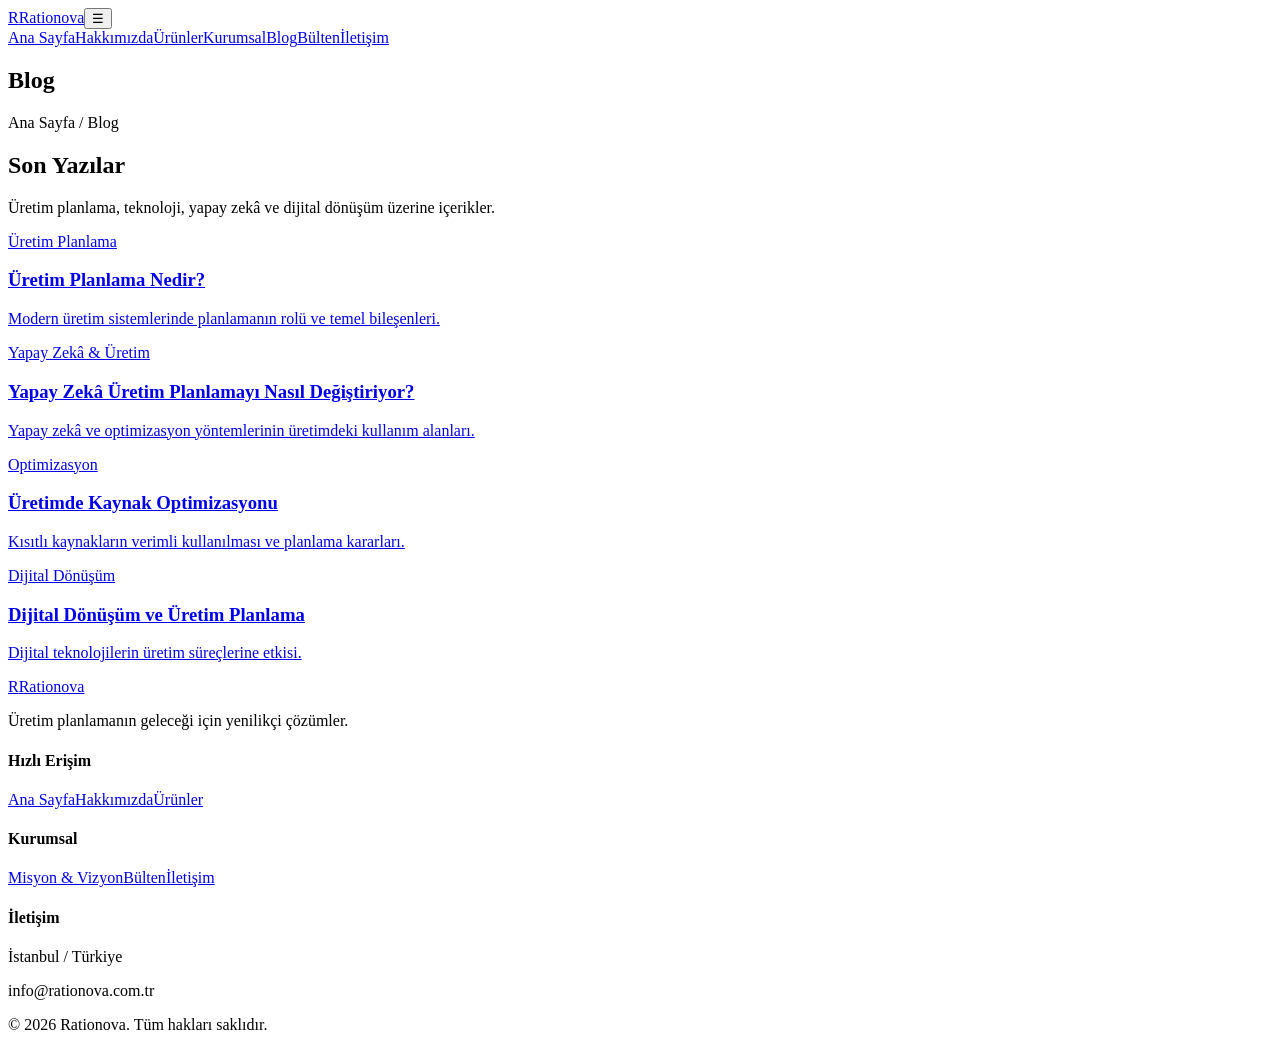
==== blog.html @ 95a991f1 "Add files via upload" ====
<!DOCTYPE html><html lang="tr"><head><meta charset="UTF-8"><meta name="viewport" content="width=device-width, initial-scale=1.0"><title>Blog | Rationova</title><link rel="stylesheet" href="css/style.css"></head><body>
<header class="site-header"><div class="container nav"><a class="logo" href="index.html"><span class="logo-mark">R</span>Rationova</a><button class="menu-toggle">☰</button><nav class="nav-links"><a href="index.html">Ana Sayfa</a><a href="hakkimizda.html">Hakkımızda</a><a href="urunler.html">Ürünler</a><a href="misyon-vizyon.html">Kurumsal</a><a class="active" href="blog.html">Blog</a><a href="bulten.html">Bülten</a><a class="nav-cta" href="iletisim.html">İletişim</a></nav></div></header>
<section class="page-hero"><div class="container"><h1>Blog</h1><p>Ana Sayfa / Blog</p></div></section>
<section class="section"><div class="container"><div class="section-heading"><h2>Son Yazılar</h2><p>Üretim planlama, teknoloji, yapay zekâ ve dijital dönüşüm üzerine içerikler.</p></div><div class="grid-3">
<a class="card article-card" href="#"><div class="article-image" style="background-image:url('https://images.unsplash.com/photo-1565793298595-6a879b1d9492?auto=format&fit=crop&w=900&q=80')"></div><div class="article-body"><span class="meta">Üretim Planlama</span><h3>Üretim Planlama Nedir?</h3><p>Modern üretim sistemlerinde planlamanın rolü ve temel bileşenleri.</p></div></a>
<a class="card article-card" href="#"><div class="article-image" style="background-image:url('https://images.unsplash.com/photo-1485827404703-89b55fcc595e?auto=format&fit=crop&w=900&q=80')"></div><div class="article-body"><span class="meta">Yapay Zekâ & Üretim</span><h3>Yapay Zekâ Üretim Planlamayı Nasıl Değiştiriyor?</h3><p>Yapay zekâ ve optimizasyon yöntemlerinin üretimdeki kullanım alanları.</p></div></a>
<a class="card article-card" href="#"><div class="article-image" style="background-image:url('https://images.unsplash.com/photo-1518770660439-4636190af475?auto=format&fit=crop&w=900&q=80')"></div><div class="article-body"><span class="meta">Optimizasyon</span><h3>Üretimde Kaynak Optimizasyonu</h3><p>Kısıtlı kaynakların verimli kullanılması ve planlama kararları.</p></div></a>
<a class="card article-card" href="#"><div class="article-image" style="background-image:url('https://images.unsplash.com/photo-1516321318423-f06f85e504b3?auto=format&fit=crop&w=900&q=80')"></div><div class="article-body"><span class="meta">Dijital Dönüşüm</span><h3>Dijital Dönüşüm ve Üretim Planlama</h3><p>Dijital teknolojilerin üretim süreçlerine etkisi.</p></div></a>
</div></div></section>
<footer class="site-footer"><div class="container"><div class="footer-grid"><div><a class="logo footer-logo" href="index.html"><span class="logo-mark">R</span>Rationova</a><p>Üretim planlamanın geleceği için yenilikçi çözümler.</p></div><div><h4>Hızlı Erişim</h4><a href="index.html">Ana Sayfa</a><a href="hakkimizda.html">Hakkımızda</a><a href="urunler.html">Ürünler</a></div><div><h4>Kurumsal</h4><a href="misyon-vizyon.html">Misyon & Vizyon</a><a href="bulten.html">Bülten</a><a href="iletisim.html">İletişim</a></div><div><h4>İletişim</h4><p>İstanbul / Türkiye</p><p>info@rationova.com.tr</p></div></div><div class="copyright">© 2026 Rationova. Tüm hakları saklıdır.</div></div></footer><script src="js/script.js"></script></body></html>
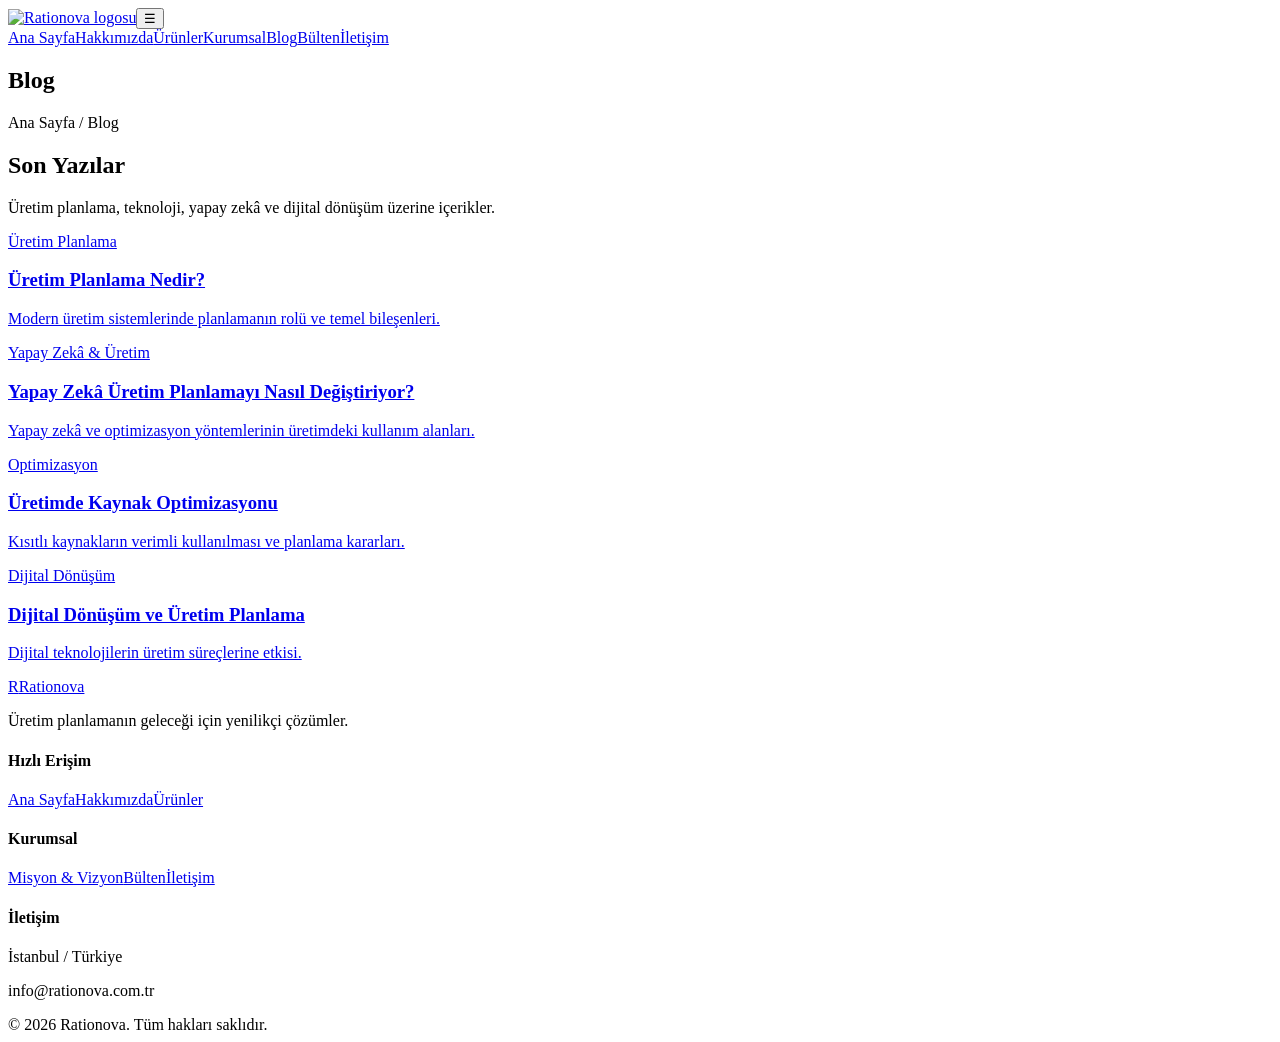
==== commit 5e11f2c0: "Add files via upload" ====
--- a/blog.html
+++ b/blog.html
@@ -1,10 +1,10 @@
 <!DOCTYPE html><html lang="tr"><head><meta charset="UTF-8"><meta name="viewport" content="width=device-width, initial-scale=1.0"><title>Blog | Rationova</title><link rel="stylesheet" href="css/style.css"></head><body>
-<header class="site-header"><div class="container nav"><a class="logo" href="index.html"><span class="logo-mark">R</span>Rationova</a><button class="menu-toggle">☰</button><nav class="nav-links"><a href="index.html">Ana Sayfa</a><a href="hakkimizda.html">Hakkımızda</a><a href="urunler.html">Ürünler</a><a href="misyon-vizyon.html">Kurumsal</a><a class="active" href="blog.html">Blog</a><a href="bulten.html">Bülten</a><a class="nav-cta" href="iletisim.html">İletişim</a></nav></div></header>
-<section class="page-hero"><div class="container"><h1>Blog</h1><p>Ana Sayfa / Blog</p></div></section>
+<header class="site-header"><div class="container nav"><a class="logo" href="index.html"><img src="images/logo.jpg" alt="Rationova logosu"></a><button class="menu-toggle" aria-label="Menüyü aç" aria-expanded="false">☰</button><nav class="nav-links"><a href="index.html">Ana Sayfa</a><a href="hakkimizda.html">Hakkımızda</a><a href="urunler.html">Ürünler</a><a href="misyon-vizyon.html">Kurumsal</a><a class="active" href="blog.html">Blog</a><a href="bulten.html">Bülten</a><a class="nav-cta" href="iletisim.html">İletişim</a></nav></div></header>
+<section class="page-hero blog-page-hero"><div class="container"><h1>Blog</h1><p>Ana Sayfa / Blog</p></div></section>
 <section class="section"><div class="container"><div class="section-heading"><h2>Son Yazılar</h2><p>Üretim planlama, teknoloji, yapay zekâ ve dijital dönüşüm üzerine içerikler.</p></div><div class="grid-3">
-<a class="card article-card" href="#"><div class="article-image" style="background-image:url('https://images.unsplash.com/photo-1565793298595-6a879b1d9492?auto=format&fit=crop&w=900&q=80')"></div><div class="article-body"><span class="meta">Üretim Planlama</span><h3>Üretim Planlama Nedir?</h3><p>Modern üretim sistemlerinde planlamanın rolü ve temel bileşenleri.</p></div></a>
-<a class="card article-card" href="#"><div class="article-image" style="background-image:url('https://images.unsplash.com/photo-1485827404703-89b55fcc595e?auto=format&fit=crop&w=900&q=80')"></div><div class="article-body"><span class="meta">Yapay Zekâ & Üretim</span><h3>Yapay Zekâ Üretim Planlamayı Nasıl Değiştiriyor?</h3><p>Yapay zekâ ve optimizasyon yöntemlerinin üretimdeki kullanım alanları.</p></div></a>
-<a class="card article-card" href="#"><div class="article-image" style="background-image:url('https://images.unsplash.com/photo-1518770660439-4636190af475?auto=format&fit=crop&w=900&q=80')"></div><div class="article-body"><span class="meta">Optimizasyon</span><h3>Üretimde Kaynak Optimizasyonu</h3><p>Kısıtlı kaynakların verimli kullanılması ve planlama kararları.</p></div></a>
-<a class="card article-card" href="#"><div class="article-image" style="background-image:url('https://images.unsplash.com/photo-1516321318423-f06f85e504b3?auto=format&fit=crop&w=900&q=80')"></div><div class="article-body"><span class="meta">Dijital Dönüşüm</span><h3>Dijital Dönüşüm ve Üretim Planlama</h3><p>Dijital teknolojilerin üretim süreçlerine etkisi.</p></div></a>
+<a class="card article-card" href="#"><div class="article-image blog-image"></div><div class="article-body"><span class="meta">Üretim Planlama</span><h3>Üretim Planlama Nedir?</h3><p>Modern üretim sistemlerinde planlamanın rolü ve temel bileşenleri.</p></div></a>
+<a class="card article-card" href="#"><div class="article-image product-image"></div><div class="article-body"><span class="meta">Yapay Zekâ & Üretim</span><h3>Yapay Zekâ Üretim Planlamayı Nasıl Değiştiriyor?</h3><p>Yapay zekâ ve optimizasyon yöntemlerinin üretimdeki kullanım alanları.</p></div></a>
+<a class="card article-card" href="#"><div class="article-image mission-image"></div><div class="article-body"><span class="meta">Optimizasyon</span><h3>Üretimde Kaynak Optimizasyonu</h3><p>Kısıtlı kaynakların verimli kullanılması ve planlama kararları.</p></div></a>
+<a class="card article-card" href="#"><div class="article-image about-image"></div><div class="article-body"><span class="meta">Dijital Dönüşüm</span><h3>Dijital Dönüşüm ve Üretim Planlama</h3><p>Dijital teknolojilerin üretim süreçlerine etkisi.</p></div></a>
 </div></div></section>
 <footer class="site-footer"><div class="container"><div class="footer-grid"><div><a class="logo footer-logo" href="index.html"><span class="logo-mark">R</span>Rationova</a><p>Üretim planlamanın geleceği için yenilikçi çözümler.</p></div><div><h4>Hızlı Erişim</h4><a href="index.html">Ana Sayfa</a><a href="hakkimizda.html">Hakkımızda</a><a href="urunler.html">Ürünler</a></div><div><h4>Kurumsal</h4><a href="misyon-vizyon.html">Misyon & Vizyon</a><a href="bulten.html">Bülten</a><a href="iletisim.html">İletişim</a></div><div><h4>İletişim</h4><p>İstanbul / Türkiye</p><p>info@rationova.com.tr</p></div></div><div class="copyright">© 2026 Rationova. Tüm hakları saklıdır.</div></div></footer><script src="js/script.js"></script></body></html>
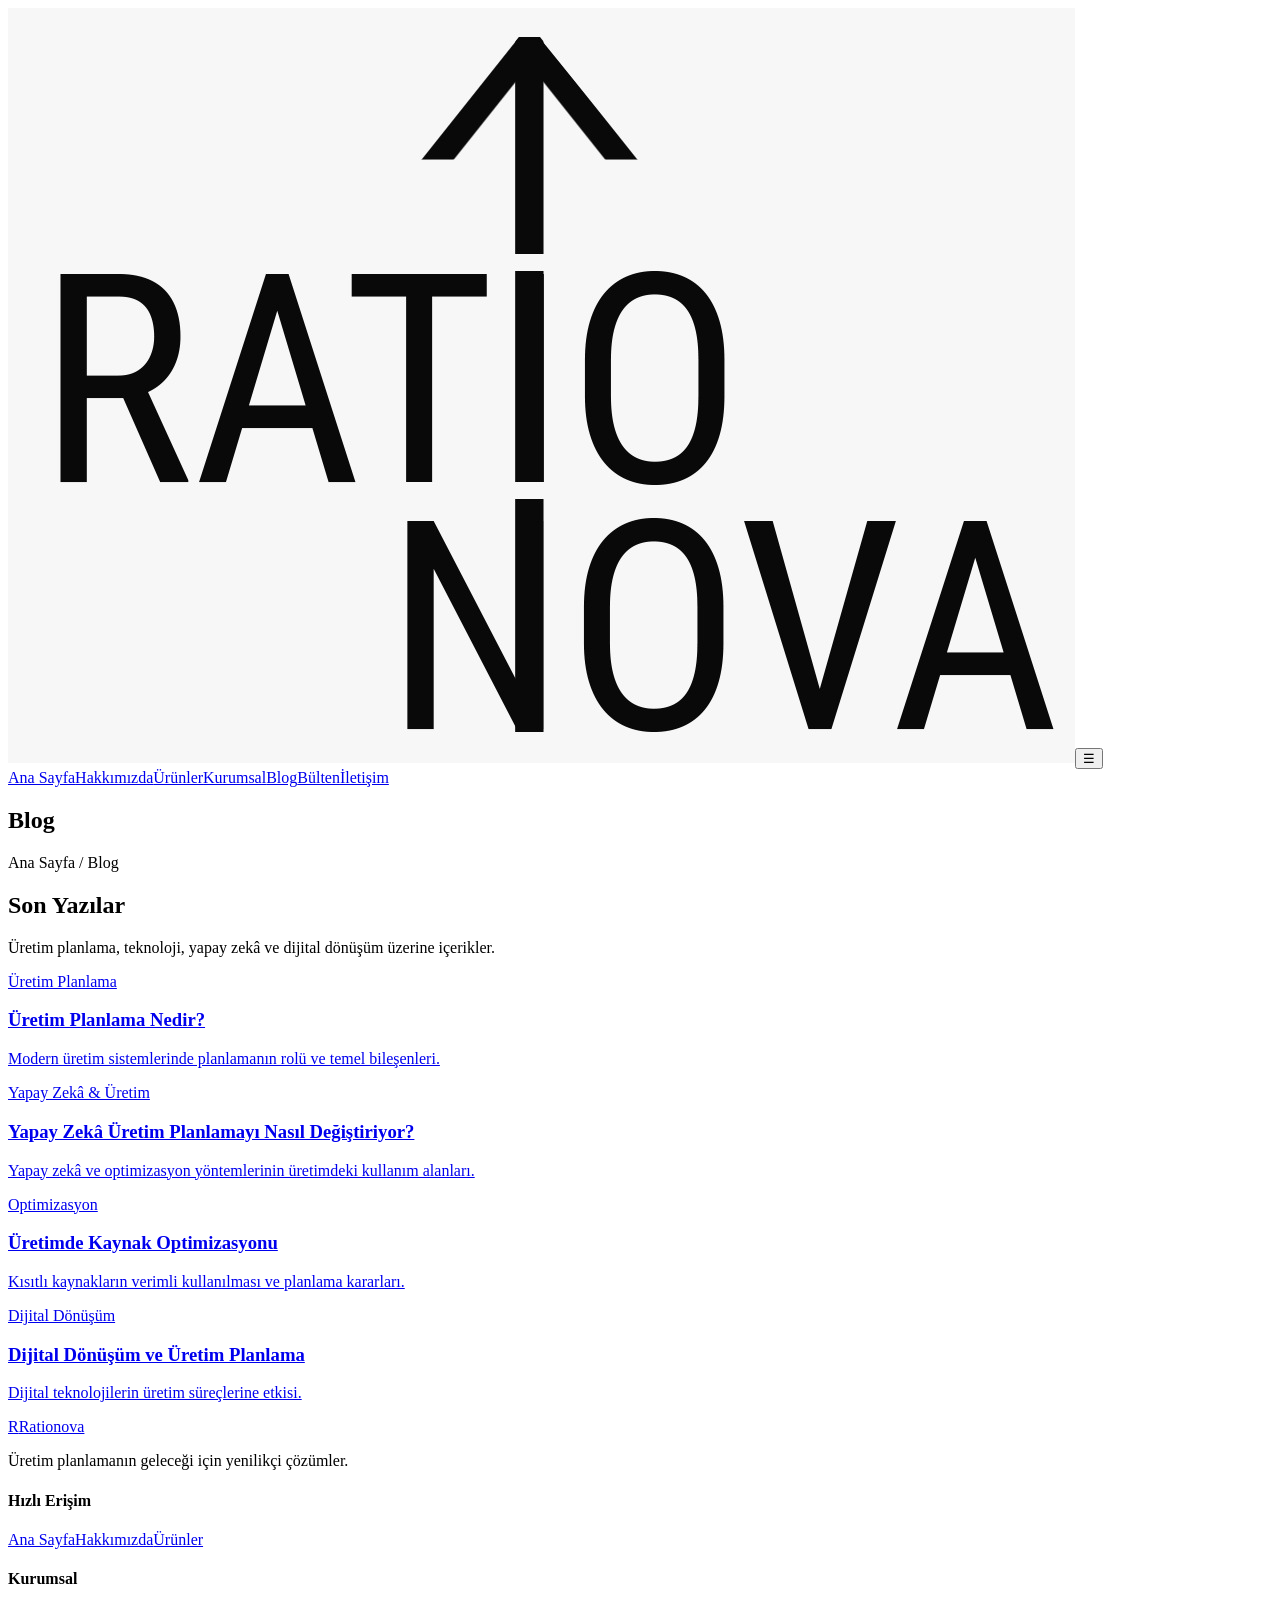
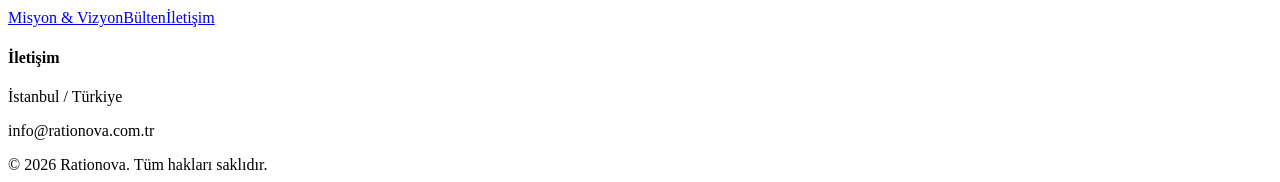
==== commit f6932b04: "Fix logo image source in blog header" ====
--- a/blog.html
+++ b/blog.html
@@ -1,5 +1,5 @@
 <!DOCTYPE html><html lang="tr"><head><meta charset="UTF-8"><meta name="viewport" content="width=device-width, initial-scale=1.0"><title>Blog | Rationova</title><link rel="stylesheet" href="css/style.css"></head><body>
-<header class="site-header"><div class="container nav"><a class="logo" href="index.html"><img src="images/logo.jpg" alt="Rationova logosu"></a><button class="menu-toggle" aria-label="Menüyü aç" aria-expanded="false">☰</button><nav class="nav-links"><a href="index.html">Ana Sayfa</a><a href="hakkimizda.html">Hakkımızda</a><a href="urunler.html">Ürünler</a><a href="misyon-vizyon.html">Kurumsal</a><a class="active" href="blog.html">Blog</a><a href="bulten.html">Bülten</a><a class="nav-cta" href="iletisim.html">İletişim</a></nav></div></header>
+<header class="site-header"><div class="container nav"><a class="logo" href="index.html"><img src="logo.jpg" alt="Rationova logosu"></a><button class="menu-toggle" aria-label="Menüyü aç" aria-expanded="false">☰</button><nav class="nav-links"><a href="index.html">Ana Sayfa</a><a href="hakkimizda.html">Hakkımızda</a><a href="urunler.html">Ürünler</a><a href="misyon-vizyon.html">Kurumsal</a><a class="active" href="blog.html">Blog</a><a href="bulten.html">Bülten</a><a class="nav-cta" href="iletisim.html">İletişim</a></nav></div></header>
 <section class="page-hero blog-page-hero"><div class="container"><h1>Blog</h1><p>Ana Sayfa / Blog</p></div></section>
 <section class="section"><div class="container"><div class="section-heading"><h2>Son Yazılar</h2><p>Üretim planlama, teknoloji, yapay zekâ ve dijital dönüşüm üzerine içerikler.</p></div><div class="grid-3">
 <a class="card article-card" href="#"><div class="article-image blog-image"></div><div class="article-body"><span class="meta">Üretim Planlama</span><h3>Üretim Planlama Nedir?</h3><p>Modern üretim sistemlerinde planlamanın rolü ve temel bileşenleri.</p></div></a>
@@ -7,4 +7,4 @@
 <a class="card article-card" href="#"><div class="article-image mission-image"></div><div class="article-body"><span class="meta">Optimizasyon</span><h3>Üretimde Kaynak Optimizasyonu</h3><p>Kısıtlı kaynakların verimli kullanılması ve planlama kararları.</p></div></a>
 <a class="card article-card" href="#"><div class="article-image about-image"></div><div class="article-body"><span class="meta">Dijital Dönüşüm</span><h3>Dijital Dönüşüm ve Üretim Planlama</h3><p>Dijital teknolojilerin üretim süreçlerine etkisi.</p></div></a>
 </div></div></section>
-<footer class="site-footer"><div class="container"><div class="footer-grid"><div><a class="logo footer-logo" href="index.html"><span class="logo-mark">R</span>Rationova</a><p>Üretim planlamanın geleceği için yenilikçi çözümler.</p></div><div><h4>Hızlı Erişim</h4><a href="index.html">Ana Sayfa</a><a href="hakkimizda.html">Hakkımızda</a><a href="urunler.html">Ürünler</a></div><div><h4>Kurumsal</h4><a href="misyon-vizyon.html">Misyon & Vizyon</a><a href="bulten.html">Bülten</a><a href="iletisim.html">İletişim</a></div><div><h4>İletişim</h4><p>İstanbul / Türkiye</p><p>info@rationova.com.tr</p></div></div><div class="copyright">© 2026 Rationova. Tüm hakları saklıdır.</div></div></footer><script src="js/script.js"></script></body></html>+<footer class="site-footer"><div class="container"><div class="footer-grid"><div><a class="logo footer-logo" href="index.html"><span class="logo-mark">R</span>Rationova</a><p>Üretim planlamanın geleceği için yenilikçi çözümler.</p></div><div><h4>Hızlı Erişim</h4><a href="index.html">Ana Sayfa</a><a href="hakkimizda.html">Hakkımızda</a><a href="urunler.html">Ürünler</a></div><div><h4>Kurumsal</h4><a href="misyon-vizyon.html">Misyon & Vizyon</a><a href="bulten.html">Bülten</a><a href="iletisim.html">İletişim</a></div><div><h4>İletişim</h4><p>İstanbul / Türkiye</p><p>info@rationova.com.tr</p></div></div><div class="copyright">© 2026 Rationova. Tüm hakları saklıdır.</div></div></footer><script src="js/script.js"></script></body></html>
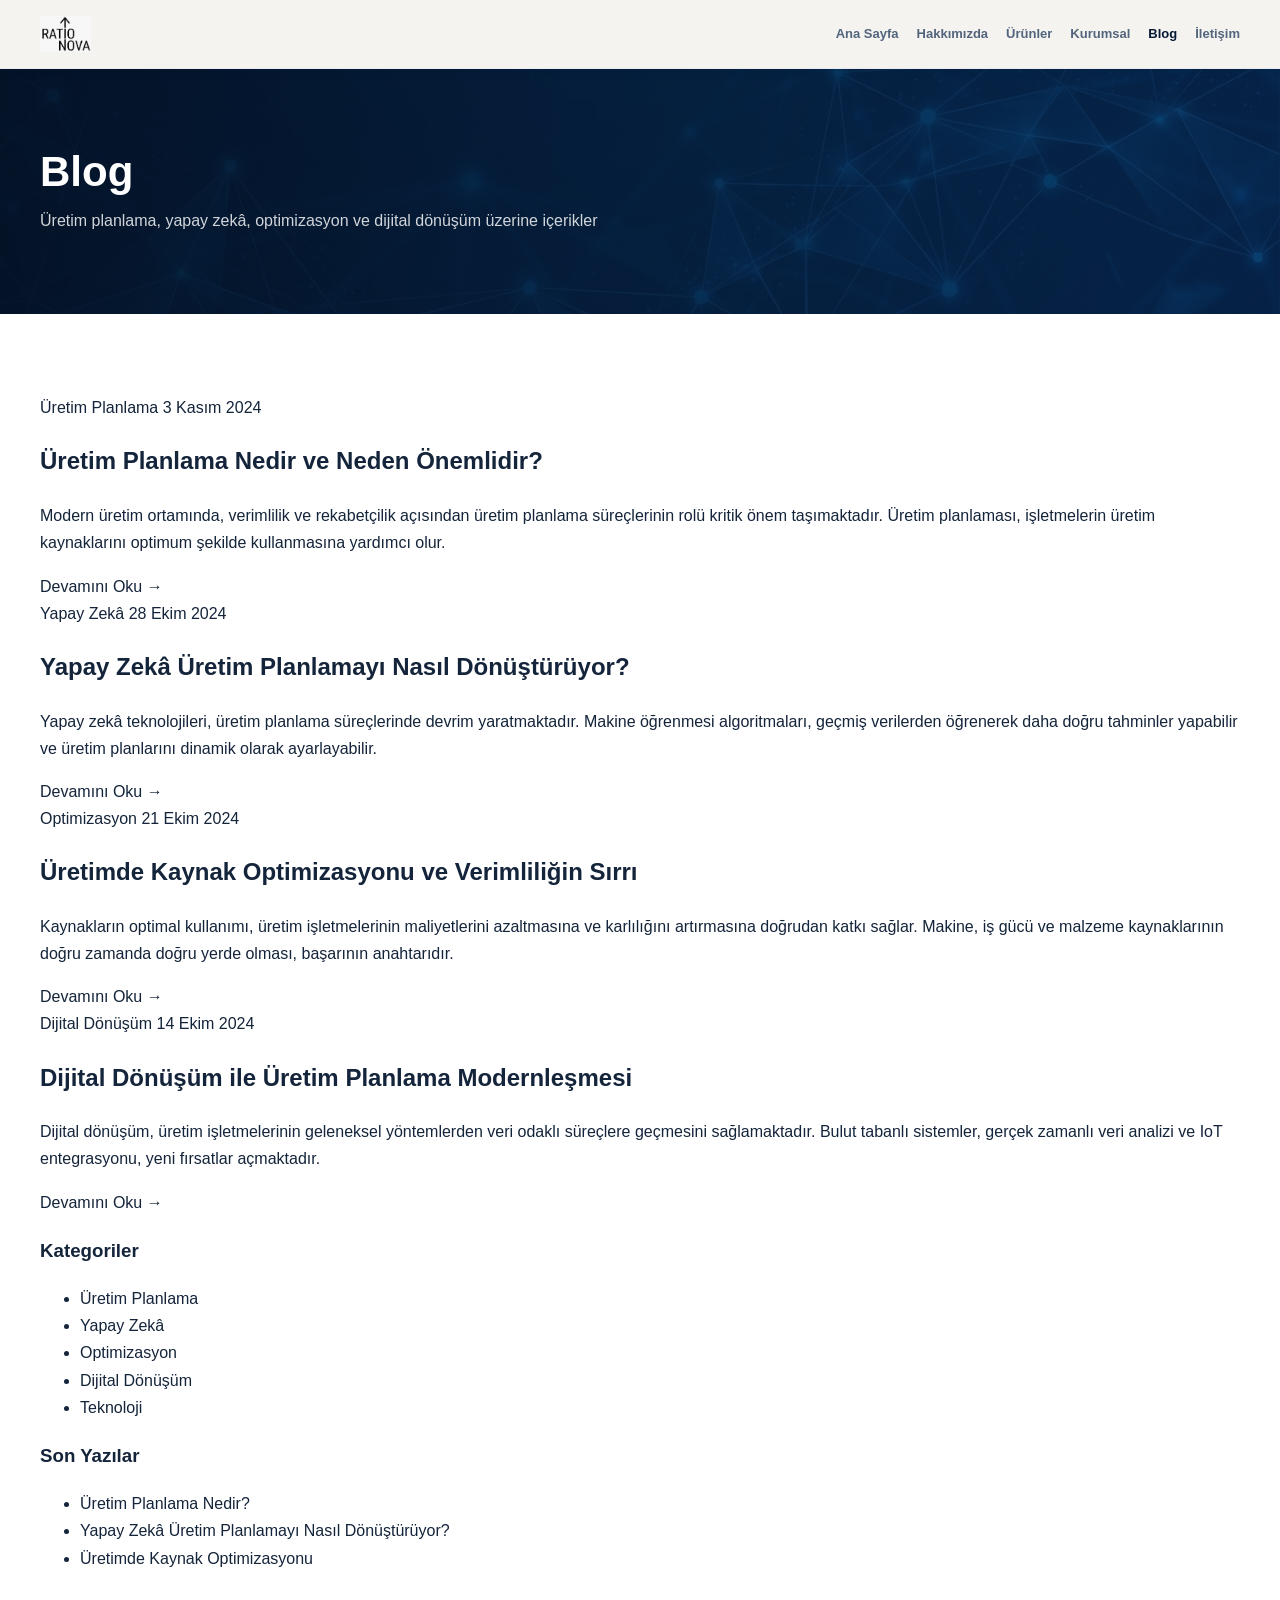
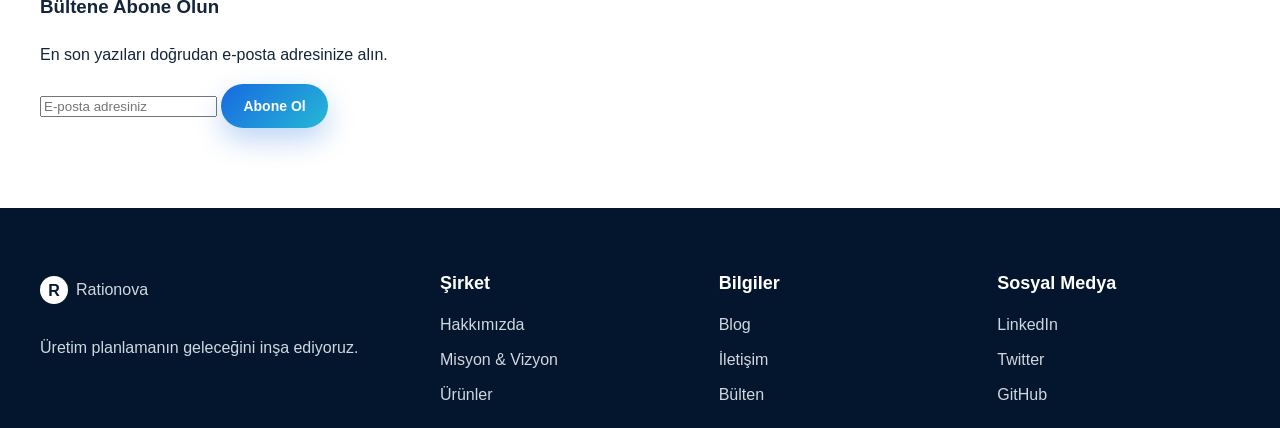
==== commit b661c2d5: "Enhance blog page with professional design and better structure" ====
--- a/blog.html
+++ b/blog.html
@@ -1,10 +1,159 @@
-<!DOCTYPE html><html lang="tr"><head><meta charset="UTF-8"><meta name="viewport" content="width=device-width, initial-scale=1.0"><title>Blog | Rationova</title><link rel="stylesheet" href="css/style.css"></head><body>
-<header class="site-header"><div class="container nav"><a class="logo" href="index.html"><img src="logo.jpg" alt="Rationova logosu"></a><button class="menu-toggle" aria-label="Menüyü aç" aria-expanded="false">☰</button><nav class="nav-links"><a href="index.html">Ana Sayfa</a><a href="hakkimizda.html">Hakkımızda</a><a href="urunler.html">Ürünler</a><a href="misyon-vizyon.html">Kurumsal</a><a class="active" href="blog.html">Blog</a><a href="bulten.html">Bülten</a><a class="nav-cta" href="iletisim.html">İletişim</a></nav></div></header>
-<section class="page-hero blog-page-hero"><div class="container"><h1>Blog</h1><p>Ana Sayfa / Blog</p></div></section>
-<section class="section"><div class="container"><div class="section-heading"><h2>Son Yazılar</h2><p>Üretim planlama, teknoloji, yapay zekâ ve dijital dönüşüm üzerine içerikler.</p></div><div class="grid-3">
-<a class="card article-card" href="#"><div class="article-image blog-image"></div><div class="article-body"><span class="meta">Üretim Planlama</span><h3>Üretim Planlama Nedir?</h3><p>Modern üretim sistemlerinde planlamanın rolü ve temel bileşenleri.</p></div></a>
-<a class="card article-card" href="#"><div class="article-image product-image"></div><div class="article-body"><span class="meta">Yapay Zekâ & Üretim</span><h3>Yapay Zekâ Üretim Planlamayı Nasıl Değiştiriyor?</h3><p>Yapay zekâ ve optimizasyon yöntemlerinin üretimdeki kullanım alanları.</p></div></a>
-<a class="card article-card" href="#"><div class="article-image mission-image"></div><div class="article-body"><span class="meta">Optimizasyon</span><h3>Üretimde Kaynak Optimizasyonu</h3><p>Kısıtlı kaynakların verimli kullanılması ve planlama kararları.</p></div></a>
-<a class="card article-card" href="#"><div class="article-image about-image"></div><div class="article-body"><span class="meta">Dijital Dönüşüm</span><h3>Dijital Dönüşüm ve Üretim Planlama</h3><p>Dijital teknolojilerin üretim süreçlerine etkisi.</p></div></a>
-</div></div></section>
-<footer class="site-footer"><div class="container"><div class="footer-grid"><div><a class="logo footer-logo" href="index.html"><span class="logo-mark">R</span>Rationova</a><p>Üretim planlamanın geleceği için yenilikçi çözümler.</p></div><div><h4>Hızlı Erişim</h4><a href="index.html">Ana Sayfa</a><a href="hakkimizda.html">Hakkımızda</a><a href="urunler.html">Ürünler</a></div><div><h4>Kurumsal</h4><a href="misyon-vizyon.html">Misyon & Vizyon</a><a href="bulten.html">Bülten</a><a href="iletisim.html">İletişim</a></div><div><h4>İletişim</h4><p>İstanbul / Türkiye</p><p>info@rationova.com.tr</p></div></div><div class="copyright">© 2026 Rationova. Tüm hakları saklıdır.</div></div></footer><script src="js/script.js"></script></body></html>
+<!DOCTYPE html>
+<html lang="tr">
+<head>
+  <meta charset="UTF-8">
+  <meta name="viewport" content="width=device-width, initial-scale=1.0">
+  <meta name="description" content="Rationova Blog - Üretim Planlama, Yapay Zekâ ve Dijital Dönüşüm">
+  <title>Blog | Rationova</title>
+  <link rel="stylesheet" href="style.css">
+</head>
+<body>
+  <header class="site-header">
+    <div class="container nav">
+      <a class="logo" href="index.html" aria-label="Rationova ana sayfa">
+        <img src="logo.jpg" alt="Rationova logosu">
+      </a>
+      <button class="menu-toggle" aria-label="Menüyü aç">☰</button>
+      <nav class="nav-links">
+        <a href="index.html">Ana Sayfa</a>
+        <a href="hakkimizda.html">Hakkımızda</a>
+        <a href="urunler.html">Ürünler</a>
+        <a href="misyon-vizyon.html">Kurumsal</a>
+        <a class="active" href="blog.html">Blog</a>
+        <a href="iletisim.html">İletişim</a>
+      </nav>
+    </div>
+  </header>
+
+  <section class="page-hero blog-page-hero">
+    <div class="container">
+      <div class="hero-text">
+        <h1>Blog</h1>
+        <p>Üretim planlama, yapay zekâ, optimizasyon ve dijital dönüşüm üzerine içerikler</p>
+      </div>
+    </div>
+  </section>
+
+  <section class="section">
+    <div class="container">
+      <div class="blog-container">
+        <div class="blog-posts">
+          <article class="blog-post featured">
+            <div class="blog-image" style="background-image: url('blog.jpg')"></div>
+            <div class="blog-content">
+              <div class="blog-meta">
+                <span class="category">Üretim Planlama</span>
+                <span class="date">3 Kasım 2024</span>
+              </div>
+              <h2>Üretim Planlama Nedir ve Neden Önemlidir?</h2>
+              <p>Modern üretim ortamında, verimlilik ve rekabetçilik açısından üretim planlama süreçlerinin rolü kritik önem taşımaktadır. Üretim planlaması, işletmelerin üretim kaynaklarını optimum şekilde kullanmasına yardımcı olur.</p>
+              <a href="#" class="read-more">Devamını Oku →</a>
+            </div>
+          </article>
+
+          <article class="blog-post">
+            <div class="blog-image" style="background-image: url('urun.jpg')"></div>
+            <div class="blog-content">
+              <div class="blog-meta">
+                <span class="category">Yapay Zekâ</span>
+                <span class="date">28 Ekim 2024</span>
+              </div>
+              <h2>Yapay Zekâ Üretim Planlamayı Nasıl Dönüştürüyor?</h2>
+              <p>Yapay zekâ teknolojileri, üretim planlama süreçlerinde devrim yaratmaktadır. Makine öğrenmesi algoritmaları, geçmiş verilerden öğrenerek daha doğru tahminler yapabilir ve üretim planlarını dinamik olarak ayarlayabilir.</p>
+              <a href="#" class="read-more">Devamını Oku →</a>
+            </div>
+          </article>
+
+          <article class="blog-post">
+            <div class="blog-image" style="background-image: url('misyon-vizyon.jpg')"></div>
+            <div class="blog-content">
+              <div class="blog-meta">
+                <span class="category">Optimizasyon</span>
+                <span class="date">21 Ekim 2024</span>
+              </div>
+              <h2>Üretimde Kaynak Optimizasyonu ve Verimliliğin Sırrı</h2>
+              <p>Kaynakların optimal kullanımı, üretim işletmelerinin maliyetlerini azaltmasına ve karlılığını artırmasına doğrudan katkı sağlar. Makine, iş gücü ve malzeme kaynaklarının doğru zamanda doğru yerde olması, başarının anahtarıdır.</p>
+              <a href="#" class="read-more">Devamını Oku →</a>
+            </div>
+          </article>
+
+          <article class="blog-post">
+            <div class="blog-image" style="background-image: url('ana-sayfa.jpg')"></div>
+            <div class="blog-content">
+              <div class="blog-meta">
+                <span class="category">Dijital Dönüşüm</span>
+                <span class="date">14 Ekim 2024</span>
+              </div>
+              <h2>Dijital Dönüşüm ile Üretim Planlama Modernleşmesi</h2>
+              <p>Dijital dönüşüm, üretim işletmelerinin geleneksel yöntemlerden veri odaklı süreçlere geçmesini sağlamaktadır. Bulut tabanlı sistemler, gerçek zamanlı veri analizi ve IoT entegrasyonu, yeni fırsatlar açmaktadır.</p>
+              <a href="#" class="read-more">Devamını Oku →</a>
+            </div>
+          </article>
+        </div>
+
+        <aside class="blog-sidebar">
+          <div class="sidebar-widget">
+            <h3>Kategoriler</h3>
+            <ul class="category-list">
+              <li><a href="#">Üretim Planlama</a></li>
+              <li><a href="#">Yapay Zekâ</a></li>
+              <li><a href="#">Optimizasyon</a></li>
+              <li><a href="#">Dijital Dönüşüm</a></li>
+              <li><a href="#">Teknoloji</a></li>
+            </ul>
+          </div>
+
+          <div class="sidebar-widget">
+            <h3>Son Yazılar</h3>
+            <ul class="recent-posts">
+              <li><a href="#">Üretim Planlama Nedir?</a></li>
+              <li><a href="#">Yapay Zekâ Üretim Planlamayı Nasıl Dönüştürüyor?</a></li>
+              <li><a href="#">Üretimde Kaynak Optimizasyonu</a></li>
+            </ul>
+          </div>
+
+          <div class="sidebar-widget newsletter-widget">
+            <h3>Bültene Abone Olun</h3>
+            <p>En son yazıları doğrudan e-posta adresinize alın.</p>
+            <form class="newsletter-form-small">
+              <input type="email" placeholder="E-posta adresiniz" required>
+              <button type="submit" class="btn btn-primary">Abone Ol</button>
+            </form>
+          </div>
+        </aside>
+      </div>
+    </div>
+  </section>
+
+  <footer class="site-footer">
+    <div class="container">
+      <div class="footer-grid">
+        <div>
+          <a class="logo footer-logo" href="index.html"><span class="logo-mark">R</span>Rationova</a>
+          <p>Üretim planlamanın geleceğini inşa ediyoruz.</p>
+        </div>
+        <div>
+          <h4>Şirket</h4>
+          <a href="hakkimizda.html">Hakkımızda</a>
+          <a href="misyon-vizyon.html">Misyon & Vizyon</a>
+          <a href="urunler.html">Ürünler</a>
+        </div>
+        <div>
+          <h4>Bilgiler</h4>
+          <a href="blog.html">Blog</a>
+          <a href="iletisim.html">İletişim</a>
+          <a href="bulten.html">Bülten</a>
+        </div>
+        <div>
+          <h4>Sosyal Medya</h4>
+          <a href="#">LinkedIn</a>
+          <a href="#">Twitter</a>
+          <a href="#">GitHub</a>
+        </div>
+      </div>
+    </div>
+  </footer>
+
+  <script src="script.js"></script>
+</body>
+</html>
--- a/style.css
+++ b/style.css
@@ -0,0 +1,73 @@
+@import url('https://fonts.googleapis.com/css2?family=DM+Sans:wght@400;500;600;700&family=Manrope:wght@500;600;700;800&display=swap');
+
+:root{
+  --navy:#061a35;--navy-2:#0b2d59;--blue:#1769e0;--cyan:#25b9d6;--ice:#eef6ff;
+  --text:#14243a;--muted:#66768c;--white:#fff;--bg:#f7faff;--border:#dfe8f3;
+  --shadow:0 20px 55px rgba(9,39,78,.10);--shadow-sm:0 10px 28px rgba(9,39,78,.07);--radius:22px;
+}
+
+*{box-sizing:border-box}
+html{scroll-behavior:smooth;font-size:16px}
+body{margin:0;font-family:'DM Sans',Arial,sans-serif;color:var(--text);background:#fff;line-height:1.7;overflow-x:hidden}a{color:inherit;text-decoration:none}button{border:none;cursor:pointer;font-family:inherit}img{max-width:100%;display:block}
+
+.container{width:min(100% - 48px, 1200px);margin:0 auto}
+.site-header{
+  position:sticky;top:0;z-index:1000;
+  background:rgba(245,243,240,.96);
+  border-bottom:1px solid rgba(223,232,243,.6);
+  backdrop-filter:blur(12px);
+  box-shadow:0 2px 12px rgba(0,0,0,.04);
+}
+
+.nav{
+  min-height:68px;
+  display:flex;
+  align-items:center;
+  justify-content:space-between;
+  gap:16px;
+}
+
+.logo{
+  display:flex;
+  align-items:center;
+  justify-content:center;
+  flex-shrink:0;
+  min-width:0;
+  height:40px;
+}
+
+.logo img{
+  width:auto;
+  height:36px;
+  max-width:72px;
+  max-height:36px;
+  object-fit:contain;
+  display:block;
+}
+
+.menu-toggle{display:none;width:40px;height:40px;border-radius:6px;background:var(--ice);color:var(--navy);font-size:20px;transition:.3s;flex-shrink:0}.menu-toggle:hover{background:var(--border)}
+.nav-links{display:flex;align-items:center;gap:18px;font-size:13px;font-weight:600;flex-wrap:nowrap}.nav-links a{color:#53657c;transition:.25s;white-space:nowrap}.nav-links a:hover,.nav-links a.active{color:var(--navy)}
+.hero{position:relative;min-height:500px;display:flex;align-items:center;overflow:hidden;color:#fff;background:linear-gradient(90deg,rgba(4,19,39,.92) 0%,rgba(6,28,56,.78) 44%,rgba(6,28,56,.35) 100%),url('ana-sayfa.jpg') center/cover no-repeat}
+
+.section{padding:80px 0}.section-light{background:var(--bg)}.section-heading{max-width:730px;margin-bottom:40px}.section-heading.center{margin-left:auto;margin-right:auto;text-align:center}.section-heading h2{margin:0 0 12px;font-size:36px;line-height:1.2;color:var(--navy)}.section-heading p{margin:0;color:var(--muted)}
+.grid-2{display:grid;grid-template-columns:1fr 1fr;gap:50px;align-items:center}.grid-3{display:grid;grid-template-columns:repeat(3,1fr);gap:28px}.grid-4{display:grid;grid-template-columns:repeat(4,1fr);gap:24px}
+.card{padding:24px;background:#fff;border:1px solid var(--border);border-radius:var(--radius);box-shadow:var(--shadow-sm);transition:.3s}.card:hover{transform:translateY(-4px);box-shadow:var(--shadow)}
+.hero-content{position:relative;z-index:1;max-width:600px;padding:80px 0}
+.eyebrow{display:inline-block;padding:6px 12px;border:1px solid rgba(255,255,255,.2);border-radius:100px;background:rgba(255,255,255,.06);font-size:12px;letter-spacing:.08em;text-transform:uppercase;font-weight:700;backdrop-filter:blur(6px)}
+.hero-content h1{margin:18px 0 18px;font-size:52px;line-height:1.08;font-weight:800;letter-spacing:-.05em}.hero-content h1 span{color:#6ecdf5}.hero-content p{margin:0 0 28px;font-size:18px;color:rgba(255,255,255,.88)}
+.actions{display:flex;flex-wrap:wrap;gap:16px}.btn{display:inline-flex;align-items:center;justify-content:center;padding:14px 22px;border-radius:999px;font-weight:700;transition:.25s;font-size:14px}.btn-primary{background:linear-gradient(135deg,#1769e0,#25b9d6);color:#fff;box-shadow:0 12px 28px rgba(23,105,224,.28)}.btn-primary:hover{transform:translateY(-1px)}.btn-secondary{background:rgba(255,255,255,.10);border:1px solid rgba(255,255,255,.18);color:#fff}.btn-secondary:hover{background:rgba(255,255,255,.16)}
+.icon{font-size:28px;color:var(--blue);margin-bottom:14px}
+.card h3{margin:0 0 10px;font-size:20px;color:var(--navy)}.card p{margin:0;color:var(--muted)}
+.image-panel{position:relative;min-height:380px;border-radius:20px;background:linear-gradient(180deg,transparent,rgba(6,26,53,.20)),url('hakkimizda.jpg') center/cover;box-shadow:var(--shadow)}
+.about-image{background-image:linear-gradient(180deg,transparent,rgba(6,26,53,.16)),url('hakkimizda.jpg')}
+.page-hero{position:relative;overflow:hidden;padding:80px 0;color:#fff;background:linear-gradient(100deg,rgba(4,19,39,.92),rgba(8,45,87,.70)),url('ana-sayfa.jpg') center/cover;background-size:cover}.page-hero .container{position:relative;z-index:1}.page-hero h1{font-size:42px;line-height:1.1;margin:0 0 12px}.page-hero p{margin:0;color:rgba(255,255,255,.82)}
+.product-feature{padding:40px;border-radius:20px;color:#fff;background:radial-gradient(circle at 85% 15%,rgba(37,185,214,.18),transparent 30%),linear-gradient(135deg,#061a35,#0d4b8f);box-shadow:var(--shadow)}
+.article-card{overflow:hidden;padding:0}.article-image{height:200px;background-size:cover;background-position:center;transition:.4s}.article-card:hover .article-image{transform:scale(1.03)}.article-body{padding:22px 22px 24px}.meta{display:inline-block;margin-bottom:10px;color:var(--blue);font-size:12px;font-weight:700;text-transform:uppercase;letter-spacing:.08em}.article-body h3{margin:0 0 12px;font-size:22px}.article-body p{margin:0;color:var(--muted)}
+.blog-image{background-image:linear-gradient(180deg,rgba(6,26,53,.08),rgba(6,26,53,.12)),url('ana-sayfa.jpg')}.product-image{background-image:linear-gradient(180deg,rgba(6,26,53,.06),rgba(6,26,53,.14)),url('urun.jpg')}.mission-image{background-image:linear-gradient(180deg,rgba(4,19,39,.06),rgba(4,19,39,.16)),url('misyon-vizyon.jpg')}
+.newsletter{position:relative;overflow:hidden;padding:48px;border-radius:20px;color:#fff;background:radial-gradient(circle at 90% 0,rgba(37,185,214,.25),transparent 30%),linear-gradient(135deg,var(--navy),var(--navy-2));box-shadow:var(--shadow)}.newsletter h2{margin:0 0 12px;font-size:32px}.newsletter p{margin:0 0 18px;color:rgba(255,255,255,.86)}.newsletter-form{display:flex;gap:12px;max-width:520px}.newsletter-form input{flex:1;padding:14px 16px;border:none;border-radius:12px;font:inherit}.newsletter-form button{white-space:nowrap}
+.site-footer{padding:60px 0 20px;color:#b8c8da;background:#04162d}.footer-grid{display:grid;grid-template-columns:1.5fr 1fr 1fr 1fr;gap:36px}.footer-logo{color:#fff}.site-footer h4{margin:0 0 12px;color:#fff;font-size:18px}.site-footer a{display:block;color:#d1d7e0;margin:8px 0 0}.site-footer p{margin-top:18px;color:#d1d7e0}.logo-mark{display:inline-flex;align-items:center;justify-content:center;width:28px;height:28px;border-radius:50%;background:#fff;color:var(--navy);font-weight:800;margin-right:8px}
+.about-page-hero{background-image:linear-gradient(100deg,rgba(4,19,39,.88),rgba(8,45,87,.60)),url('hakkimizda.jpg')}.mission-page-hero{background-image:linear-gradient(100deg,rgba(4,19,39,.88),rgba(8,45,87,.60)),url('misyon-vizyon.jpg')}.contact-page-hero{background-image:linear-gradient(100deg,rgba(4,19,39,.88),rgba(8,45,87,.60)),url('ana-sayfa.jpg')}
+.corporate-visual{padding-top:0}.corporate-visual .mission-image{min-height:380px;border-radius:20px;background-size:cover;background-position:center;box-shadow:var(--shadow)}
+@media(max-width:1000px){.nav-links{gap:12px;font-size:12px}.grid-4{grid-template-columns:repeat(2,1fr)}.grid-3{grid-template-columns:repeat(2,1fr)}.grid-2{gap:40px}.footer-grid{grid-template-columns:repeat(2,1fr)}.hero-content h1{font-size:42px}}
+@media(max-width:760px){.container{width:min(100% - 24px,100%);padding:0 12px}.nav{min-height:60px;gap:12px}.logo img{max-width:58px;height:28px}.menu-toggle{display:block;width:36px;height:36px;font-size:18px}.nav-links{position:absolute;left:12px;right:12px;top:100%;display:none;flex-direction:column;align-items:flex-start;padding:14px 16px;background:rgba(245,243,240,.98);border:1px solid rgba(223,232,243,.6);border-radius:12px;box-shadow:0 16px 28px rgba(0,0,0,.08);font-size:14px}.nav.open .nav-links{display:flex}.hero-content{padding:54px 0}.hero-content h1{font-size:32px;line-height:1.15}.section-heading h2{font-size:26px}.page-hero h1{font-size:28px}.btn{padding:11px 16px;font-size:12px}.grid-2,.grid-3,.grid-4,.footer-grid{grid-template-columns:1fr}.newsletter-form{flex-direction:column}.newsletter{padding:30px 22px}}
+@media(max-width:480px){.logo img{max-width:52px;height:24px}.hero-content h1{font-size:24px;line-height:1.1}.section-heading h2{font-size:20px}.page-hero h1{font-size:24px}.btn{padding:9px 14px;font-size:11px}.nav-links{font-size:13px}}
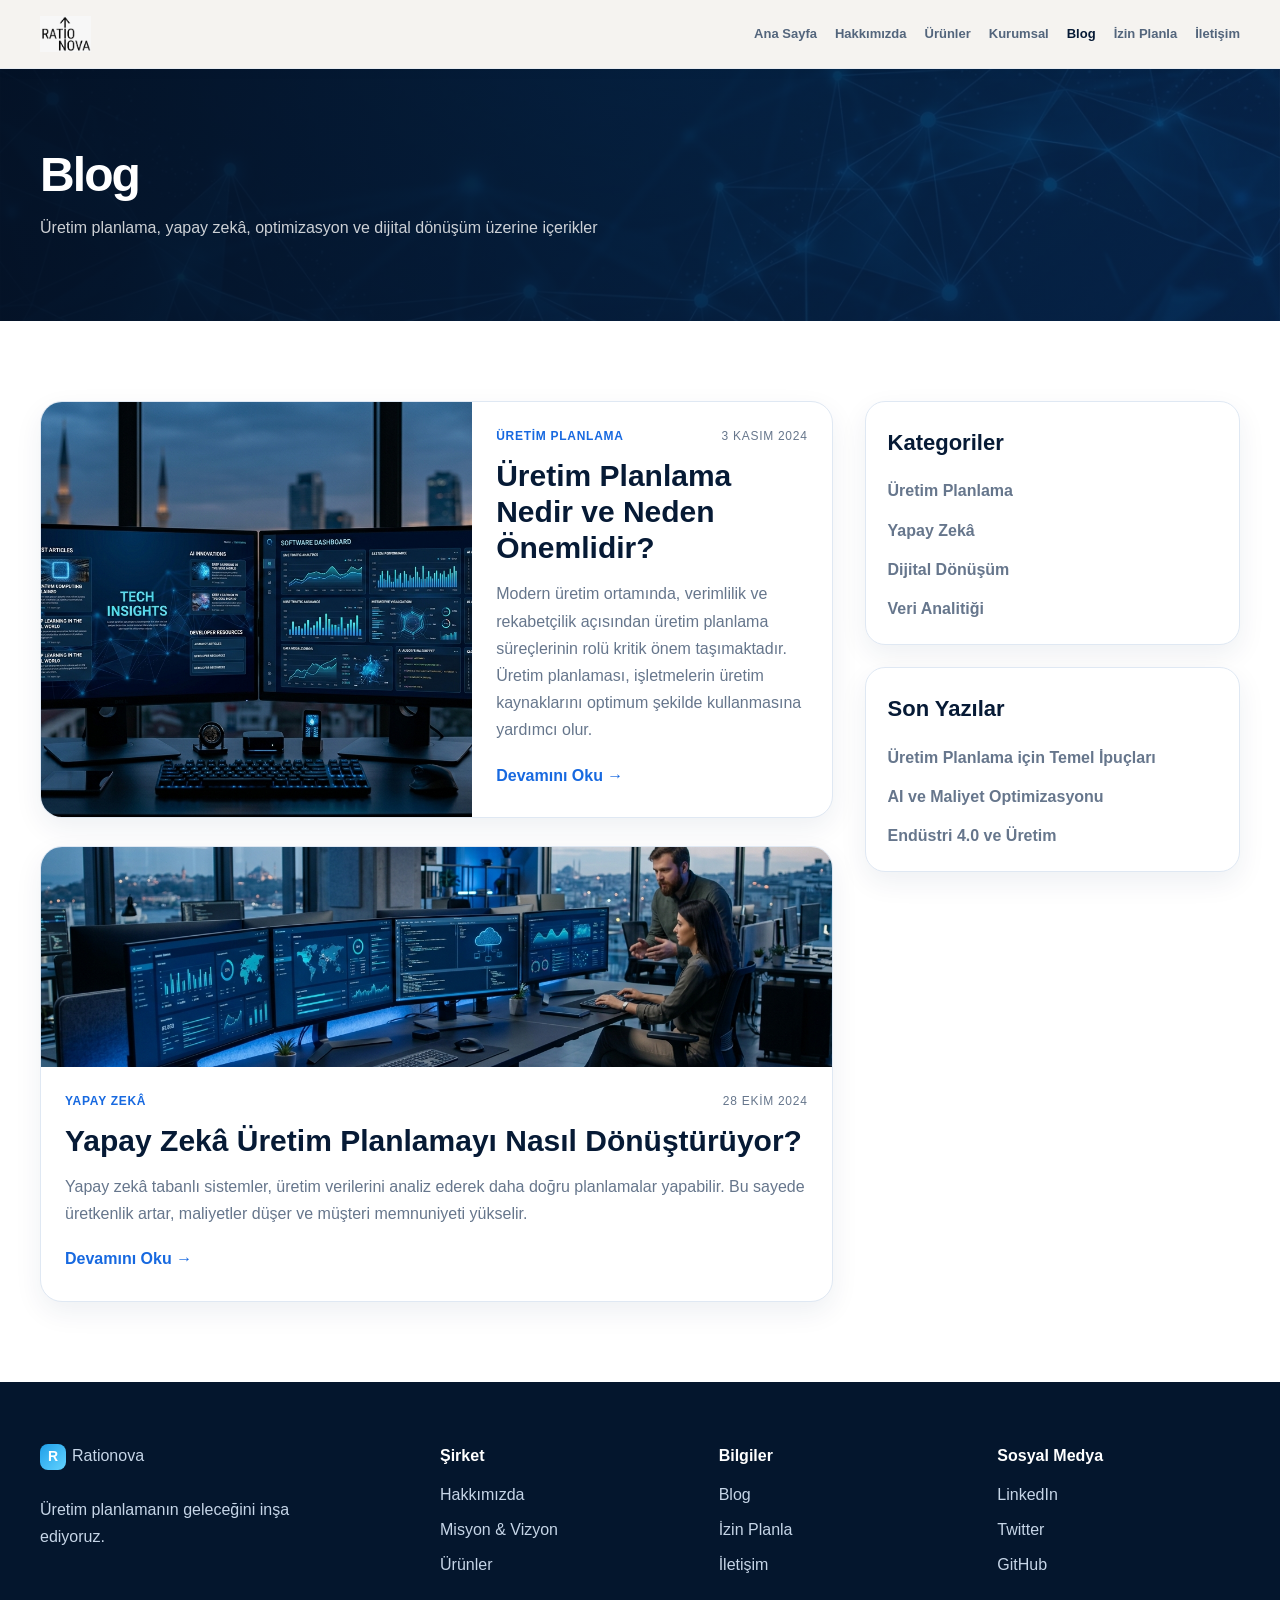
==== commit 12b66029: "Add the new izin-planla page to the site navigation and keep it visible across the main website page" ====
--- a/blog.html
+++ b/blog.html
@@ -20,6 +20,7 @@
         <a href="urunler.html">Ürünler</a>
         <a href="misyon-vizyon.html">Kurumsal</a>
         <a class="active" href="blog.html">Blog</a>
+        <a href="izin-planla.html">İzin Planla</a>
         <a href="iletisim.html">İletişim</a>
       </nav>
     </div>
@@ -59,33 +60,7 @@
                 <span class="date">28 Ekim 2024</span>
               </div>
               <h2>Yapay Zekâ Üretim Planlamayı Nasıl Dönüştürüyor?</h2>
-              <p>Yapay zekâ teknolojileri, üretim planlama süreçlerinde devrim yaratmaktadır. Makine öğrenmesi algoritmaları, geçmiş verilerden öğrenerek daha doğru tahminler yapabilir ve üretim planlarını dinamik olarak ayarlayabilir.</p>
-              <a href="#" class="read-more">Devamını Oku →</a>
-            </div>
-          </article>
-
-          <article class="blog-post">
-            <div class="blog-image" style="background-image: url('misyon-vizyon.jpg')"></div>
-            <div class="blog-content">
-              <div class="blog-meta">
-                <span class="category">Optimizasyon</span>
-                <span class="date">21 Ekim 2024</span>
-              </div>
-              <h2>Üretimde Kaynak Optimizasyonu ve Verimliliğin Sırrı</h2>
-              <p>Kaynakların optimal kullanımı, üretim işletmelerinin maliyetlerini azaltmasına ve karlılığını artırmasına doğrudan katkı sağlar. Makine, iş gücü ve malzeme kaynaklarının doğru zamanda doğru yerde olması, başarının anahtarıdır.</p>
-              <a href="#" class="read-more">Devamını Oku →</a>
-            </div>
-          </article>
-
-          <article class="blog-post">
-            <div class="blog-image" style="background-image: url('ana-sayfa.jpg')"></div>
-            <div class="blog-content">
-              <div class="blog-meta">
-                <span class="category">Dijital Dönüşüm</span>
-                <span class="date">14 Ekim 2024</span>
-              </div>
-              <h2>Dijital Dönüşüm ile Üretim Planlama Modernleşmesi</h2>
-              <p>Dijital dönüşüm, üretim işletmelerinin geleneksel yöntemlerden veri odaklı süreçlere geçmesini sağlamaktadır. Bulut tabanlı sistemler, gerçek zamanlı veri analizi ve IoT entegrasyonu, yeni fırsatlar açmaktadır.</p>
+              <p>Yapay zekâ tabanlı sistemler, üretim verilerini analiz ederek daha doğru planlamalar yapabilir. Bu sayede üretkenlik artar, maliyetler düşer ve müşteri memnuniyeti yükselir.</p>
               <a href="#" class="read-more">Devamını Oku →</a>
             </div>
           </article>
@@ -97,28 +72,18 @@
             <ul class="category-list">
               <li><a href="#">Üretim Planlama</a></li>
               <li><a href="#">Yapay Zekâ</a></li>
-              <li><a href="#">Optimizasyon</a></li>
               <li><a href="#">Dijital Dönüşüm</a></li>
-              <li><a href="#">Teknoloji</a></li>
+              <li><a href="#">Veri Analitiği</a></li>
             </ul>
           </div>
 
           <div class="sidebar-widget">
             <h3>Son Yazılar</h3>
             <ul class="recent-posts">
-              <li><a href="#">Üretim Planlama Nedir?</a></li>
-              <li><a href="#">Yapay Zekâ Üretim Planlamayı Nasıl Dönüştürüyor?</a></li>
-              <li><a href="#">Üretimde Kaynak Optimizasyonu</a></li>
+              <li><a href="#">Üretim Planlama için Temel İpuçları</a></li>
+              <li><a href="#">AI ve Maliyet Optimizasyonu</a></li>
+              <li><a href="#">Endüstri 4.0 ve Üretim</a></li>
             </ul>
-          </div>
-
-          <div class="sidebar-widget newsletter-widget">
-            <h3>Bültene Abone Olun</h3>
-            <p>En son yazıları doğrudan e-posta adresinize alın.</p>
-            <form class="newsletter-form-small">
-              <input type="email" placeholder="E-posta adresiniz" required>
-              <button type="submit" class="btn btn-primary">Abone Ol</button>
-            </form>
           </div>
         </aside>
       </div>
@@ -141,8 +106,8 @@
         <div>
           <h4>Bilgiler</h4>
           <a href="blog.html">Blog</a>
+          <a href="izin-planla.html">İzin Planla</a>
           <a href="iletisim.html">İletişim</a>
-          <a href="bulten.html">Bülten</a>
         </div>
         <div>
           <h4>Sosyal Medya</h4>
--- a/style.css
+++ b/style.css
@@ -8,8 +8,7 @@
 
 *{box-sizing:border-box}
 html{scroll-behavior:smooth;font-size:16px}
-body{margin:0;font-family:'DM Sans',Arial,sans-serif;color:var(--text);background:#fff;line-height:1.7;overflow-x:hidden}a{color:inherit;text-decoration:none}button{border:none;cursor:pointer;font-family:inherit}img{max-width:100%;display:block}
-
+body{margin:0;font-family:'DM Sans',Arial,sans-serif;color:var(--text);background:#fff;line-height:1.7;overflow-x:hidden}a{color:inherit;text-decoration:none}button{border:none;cursor:pointer;font:inherit}img{max-width:100%;display:block}
 .container{width:min(100% - 48px, 1200px);margin:0 auto}
 .site-header{
   position:sticky;top:0;z-index:1000;
@@ -47,27 +46,74 @@
 
 .menu-toggle{display:none;width:40px;height:40px;border-radius:6px;background:var(--ice);color:var(--navy);font-size:20px;transition:.3s;flex-shrink:0}.menu-toggle:hover{background:var(--border)}
 .nav-links{display:flex;align-items:center;gap:18px;font-size:13px;font-weight:600;flex-wrap:nowrap}.nav-links a{color:#53657c;transition:.25s;white-space:nowrap}.nav-links a:hover,.nav-links a.active{color:var(--navy)}
+
 .hero{position:relative;min-height:500px;display:flex;align-items:center;overflow:hidden;color:#fff;background:linear-gradient(90deg,rgba(4,19,39,.92) 0%,rgba(6,28,56,.78) 44%,rgba(6,28,56,.35) 100%),url('ana-sayfa.jpg') center/cover no-repeat}
-
-.section{padding:80px 0}.section-light{background:var(--bg)}.section-heading{max-width:730px;margin-bottom:40px}.section-heading.center{margin-left:auto;margin-right:auto;text-align:center}.section-heading h2{margin:0 0 12px;font-size:36px;line-height:1.2;color:var(--navy)}.section-heading p{margin:0;color:var(--muted)}
-.grid-2{display:grid;grid-template-columns:1fr 1fr;gap:50px;align-items:center}.grid-3{display:grid;grid-template-columns:repeat(3,1fr);gap:28px}.grid-4{display:grid;grid-template-columns:repeat(4,1fr);gap:24px}
-.card{padding:24px;background:#fff;border:1px solid var(--border);border-radius:var(--radius);box-shadow:var(--shadow-sm);transition:.3s}.card:hover{transform:translateY(-4px);box-shadow:var(--shadow)}
+.hero::before{content:"";position:absolute;inset:0;background:linear-gradient(120deg,rgba(8,33,60,.68),rgba(14,83,138,.18))}
+.section{padding:80px 0}.section-light{background:var(--bg)}.section-heading{max-width:730px;margin-bottom:40px}.section-heading.center{margin-left:auto;margin-right:auto;text-align:center}.section-heading h2{margin:0 0 12px;font-size:42px;line-height:1.1;color:var(--navy);letter-spacing:-.04em}.section-heading p{margin:0;color:var(--muted);font-size:18px;line-height:1.7}
+.grid-2{display:grid;grid-template-columns:1fr 1fr;gap:50px;align-items:center}.grid-3{display:grid;grid-template-columns:repeat(3,1fr);gap:28px}.grid-4{display:grid;grid-template-columns:repeat(4,1fr);gap:28px}
+.card{display:flex;flex-direction:column;align-items:center;text-align:center;padding:28px 24px;background:#fff;border:1px solid var(--border);border-radius:var(--radius);box-shadow:var(--shadow-sm)}
 .hero-content{position:relative;z-index:1;max-width:600px;padding:80px 0}
-.eyebrow{display:inline-block;padding:6px 12px;border:1px solid rgba(255,255,255,.2);border-radius:100px;background:rgba(255,255,255,.06);font-size:12px;letter-spacing:.08em;text-transform:uppercase;font-weight:700;backdrop-filter:blur(6px)}
-.hero-content h1{margin:18px 0 18px;font-size:52px;line-height:1.08;font-weight:800;letter-spacing:-.05em}.hero-content h1 span{color:#6ecdf5}.hero-content p{margin:0 0 28px;font-size:18px;color:rgba(255,255,255,.88)}
-.actions{display:flex;flex-wrap:wrap;gap:16px}.btn{display:inline-flex;align-items:center;justify-content:center;padding:14px 22px;border-radius:999px;font-weight:700;transition:.25s;font-size:14px}.btn-primary{background:linear-gradient(135deg,#1769e0,#25b9d6);color:#fff;box-shadow:0 12px 28px rgba(23,105,224,.28)}.btn-primary:hover{transform:translateY(-1px)}.btn-secondary{background:rgba(255,255,255,.10);border:1px solid rgba(255,255,255,.18);color:#fff}.btn-secondary:hover{background:rgba(255,255,255,.16)}
-.icon{font-size:28px;color:var(--blue);margin-bottom:14px}
-.card h3{margin:0 0 10px;font-size:20px;color:var(--navy)}.card p{margin:0;color:var(--muted)}
+.eyebrow{display:inline-block;padding:6px 12px;border:1px solid rgba(255,255,255,.2);border-radius:100px;background:rgba(255,255,255,.06);font-size:12px;letter-spacing:.08em;text-transform:uppercase;font-weight:700}
+.hero-content h1{margin:18px 0 18px;font-size:52px;line-height:1.08;font-weight:800;letter-spacing:-.05em}.hero-content h1 span{color:#6ecdf5}.hero-content p{margin:0 0 28px;font-size:18px;color:rgba(255,255,255,.82)}
+.actions{display:flex;flex-wrap:wrap;gap:16px}.btn{display:inline-flex;align-items:center;justify-content:center;padding:14px 22px;border-radius:999px;font-weight:700;transition:.25s;font-size:14px}.btn:hover{transform:translateY(-1px)}.btn-primary{background:linear-gradient(135deg,var(--blue),var(--cyan));color:#fff;box-shadow:0 18px 36px rgba(23,105,224,.22)}.btn-secondary{background:#fff;color:var(--navy);border:1px solid rgba(255,255,255,.25)}
+.icon-wrapper{display:flex;align-items:center;justify-content:center;width:72px;height:72px;border-radius:18px;background:var(--ice);margin:0 auto 18px}
+.icon{width:36px;height:36px;color:var(--blue);stroke:currentColor;stroke-width:2;stroke-linecap:round;stroke-linejoin:round;fill:none;display:block}
+.card h3{margin:0 0 10px;font-size:20px;color:var(--navy);text-align:center;line-height:1.3}.card p{margin:0;color:var(--muted);text-align:center;line-height:1.6;max-width:260px}
 .image-panel{position:relative;min-height:380px;border-radius:20px;background:linear-gradient(180deg,transparent,rgba(6,26,53,.20)),url('hakkimizda.jpg') center/cover;box-shadow:var(--shadow)}
 .about-image{background-image:linear-gradient(180deg,transparent,rgba(6,26,53,.16)),url('hakkimizda.jpg')}
-.page-hero{position:relative;overflow:hidden;padding:80px 0;color:#fff;background:linear-gradient(100deg,rgba(4,19,39,.92),rgba(8,45,87,.70)),url('ana-sayfa.jpg') center/cover;background-size:cover}.page-hero .container{position:relative;z-index:1}.page-hero h1{font-size:42px;line-height:1.1;margin:0 0 12px}.page-hero p{margin:0;color:rgba(255,255,255,.82)}
+.page-hero{position:relative;overflow:hidden;padding:80px 0;color:#fff;background:linear-gradient(100deg,rgba(4,19,39,.92),rgba(8,45,87,.70)),url('ana-sayfa.jpg') center/cover;background-size:cover}
+.page-hero h1{margin:0 0 12px;font-size:48px;line-height:1.1;letter-spacing:-.04em}.page-hero p{margin:0;color:rgba(255,255,255,.8)}
 .product-feature{padding:40px;border-radius:20px;color:#fff;background:radial-gradient(circle at 85% 15%,rgba(37,185,214,.18),transparent 30%),linear-gradient(135deg,#061a35,#0d4b8f);box-shadow:var(--shadow)}
-.article-card{overflow:hidden;padding:0}.article-image{height:200px;background-size:cover;background-position:center;transition:.4s}.article-card:hover .article-image{transform:scale(1.03)}.article-body{padding:22px 22px 24px}.meta{display:inline-block;margin-bottom:10px;color:var(--blue);font-size:12px;font-weight:700;text-transform:uppercase;letter-spacing:.08em}.article-body h3{margin:0 0 12px;font-size:22px}.article-body p{margin:0;color:var(--muted)}
-.blog-image{background-image:linear-gradient(180deg,rgba(6,26,53,.08),rgba(6,26,53,.12)),url('ana-sayfa.jpg')}.product-image{background-image:linear-gradient(180deg,rgba(6,26,53,.06),rgba(6,26,53,.14)),url('urun.jpg')}.mission-image{background-image:linear-gradient(180deg,rgba(4,19,39,.06),rgba(4,19,39,.16)),url('misyon-vizyon.jpg')}
-.newsletter{position:relative;overflow:hidden;padding:48px;border-radius:20px;color:#fff;background:radial-gradient(circle at 90% 0,rgba(37,185,214,.25),transparent 30%),linear-gradient(135deg,var(--navy),var(--navy-2));box-shadow:var(--shadow)}.newsletter h2{margin:0 0 12px;font-size:32px}.newsletter p{margin:0 0 18px;color:rgba(255,255,255,.86)}.newsletter-form{display:flex;gap:12px;max-width:520px}.newsletter-form input{flex:1;padding:14px 16px;border:none;border-radius:12px;font:inherit}.newsletter-form button{white-space:nowrap}
-.site-footer{padding:60px 0 20px;color:#b8c8da;background:#04162d}.footer-grid{display:grid;grid-template-columns:1.5fr 1fr 1fr 1fr;gap:36px}.footer-logo{color:#fff}.site-footer h4{margin:0 0 12px;color:#fff;font-size:18px}.site-footer a{display:block;color:#d1d7e0;margin:8px 0 0}.site-footer p{margin-top:18px;color:#d1d7e0}.logo-mark{display:inline-flex;align-items:center;justify-content:center;width:28px;height:28px;border-radius:50%;background:#fff;color:var(--navy);font-weight:800;margin-right:8px}
-.about-page-hero{background-image:linear-gradient(100deg,rgba(4,19,39,.88),rgba(8,45,87,.60)),url('hakkimizda.jpg')}.mission-page-hero{background-image:linear-gradient(100deg,rgba(4,19,39,.88),rgba(8,45,87,.60)),url('misyon-vizyon.jpg')}.contact-page-hero{background-image:linear-gradient(100deg,rgba(4,19,39,.88),rgba(8,45,87,.60)),url('ana-sayfa.jpg')}
+.article-card{overflow:hidden;padding:0}.article-image{display:block;width:100%;height:200px;background-size:cover;background-position:center;background-repeat:no-repeat;transition:.4s}.article-card:hover .article-image{transform:scale(1.03)}.article-card .article-body{padding:22px 22px 26px}.article-card .meta{display:inline-block;margin-bottom:8px;color:var(--blue);font-size:12px;font-weight:700;letter-spacing:.08em;text-transform:uppercase}.article-card h3{margin:0 0 10px;font-size:22px;line-height:1.25;color:var(--navy)}.article-card p{margin:0;color:var(--muted);line-height:1.65}.blog-image{background-image:linear-gradient(180deg,rgba(6,26,53,.08),rgba(6,26,53,.12)),url('blog.jpg')}.product-image{background-image:linear-gradient(180deg,rgba(6,26,53,.06),rgba(6,26,53,.14)),url('urun.jpg')}.mission-image{background-image:linear-gradient(180deg,rgba(6,26,53,.06),rgba(6,26,53,.16)),url('misyon-vizyon.jpg')}
+.newsletter{position:relative;overflow:hidden;padding:48px;border-radius:20px;color:#fff;background:radial-gradient(circle at 90% 0,rgba(37,185,214,.25),transparent 30%),linear-gradient(135deg,#061a35,#0b2d59)}
+.newsletter h2{margin:0 0 10px;font-size:38px;line-height:1.1}.newsletter p{margin:0 0 20px;color:rgba(255,255,255,.78)}.newsletter-form{display:flex;gap:14px;flex-wrap:wrap}.newsletter-form input{flex:1 1 260px;min-width:0;padding:15px 18px;border-radius:999px;border:1px solid rgba(255,255,255,.18);background:rgba(255,255,255,.1);color:#fff}.newsletter-form input::placeholder{color:rgba(255,255,255,.7)}.newsletter-form button{padding:15px 22px}
+.site-footer{padding:60px 0 20px;color:#b8c8da;background:#04162d}.footer-grid{display:grid;grid-template-columns:1.5fr 1fr 1fr 1fr;gap:36px}.footer-logo{color:#fff}.site-footer h4{margin:0 0 12px;font-size:16px;color:#fff}.site-footer a{display:block;color:#c6d5e7;margin:0 0 8px}.site-footer p{margin-top:14px;color:#c6d5e7;max-width:300px}.site-footer .logo-mark{display:inline-flex;align-items:center;justify-content:center;width:26px;height:26px;margin-right:6px;border-radius:8px;background:linear-gradient(135deg,#1f9fe9,#63d3ff);color:#fff;font-weight:800;font-size:14px}
+.about-page-hero{background-image:linear-gradient(100deg,rgba(4,19,39,.88),rgba(8,45,87,.60)),url('hakkimizda.jpg')}.mission-page-hero{background-image:linear-gradient(100deg,rgba(4,19,39,.88),rgba(8,45,87,.60)),url('misyon-vizyon.jpg')}
 .corporate-visual{padding-top:0}.corporate-visual .mission-image{min-height:380px;border-radius:20px;background-size:cover;background-position:center;box-shadow:var(--shadow)}
-@media(max-width:1000px){.nav-links{gap:12px;font-size:12px}.grid-4{grid-template-columns:repeat(2,1fr)}.grid-3{grid-template-columns:repeat(2,1fr)}.grid-2{gap:40px}.footer-grid{grid-template-columns:repeat(2,1fr)}.hero-content h1{font-size:42px}}
-@media(max-width:760px){.container{width:min(100% - 24px,100%);padding:0 12px}.nav{min-height:60px;gap:12px}.logo img{max-width:58px;height:28px}.menu-toggle{display:block;width:36px;height:36px;font-size:18px}.nav-links{position:absolute;left:12px;right:12px;top:100%;display:none;flex-direction:column;align-items:flex-start;padding:14px 16px;background:rgba(245,243,240,.98);border:1px solid rgba(223,232,243,.6);border-radius:12px;box-shadow:0 16px 28px rgba(0,0,0,.08);font-size:14px}.nav.open .nav-links{display:flex}.hero-content{padding:54px 0}.hero-content h1{font-size:32px;line-height:1.15}.section-heading h2{font-size:26px}.page-hero h1{font-size:28px}.btn{padding:11px 16px;font-size:12px}.grid-2,.grid-3,.grid-4,.footer-grid{grid-template-columns:1fr}.newsletter-form{flex-direction:column}.newsletter{padding:30px 22px}}
-@media(max-width:480px){.logo img{max-width:52px;height:24px}.hero-content h1{font-size:24px;line-height:1.1}.section-heading h2{font-size:20px}.page-hero h1{font-size:24px}.btn{padding:9px 14px;font-size:11px}.nav-links{font-size:13px}}+
+.blog-container{display:grid;grid-template-columns:1.9fr .9fr;gap:32px;align-items:start}
+.blog-posts{display:flex;flex-direction:column;gap:28px}
+.blog-post{background:#fff;border:1px solid var(--border);border-radius:22px;overflow:hidden;box-shadow:var(--shadow-sm)}
+.blog-post.featured{display:grid;grid-template-columns:1.2fr 1fr}
+.blog-image{min-height:220px;background-size:cover;background-position:center}
+.blog-content{padding:24px 24px 28px}
+.blog-meta{display:flex;justify-content:space-between;align-items:center;gap:10px;margin-bottom:12px;font-size:12px;color:var(--muted);text-transform:uppercase;letter-spacing:.06em}
+.blog-meta .category{color:var(--blue);font-weight:700}
+.blog-content h2{margin:0 0 14px;font-size:30px;line-height:1.2;color:var(--navy)}
+.blog-content p{margin:0 0 18px;color:var(--muted)}
+.read-more{color:var(--blue);font-weight:700}
+.sidebar-widget{background:#fff;border:1px solid var(--border);border-radius:20px;padding:22px;box-shadow:var(--shadow-sm)}
+.blog-sidebar{display:flex;flex-direction:column;gap:22px;position:sticky;top:90px}
+.sidebar-widget h3{margin:0 0 16px;font-size:22px;color:var(--navy)}
+.category-list,.recent-posts{list-style:none;margin:0;padding:0;display:flex;flex-direction:column;gap:12px}
+.category-list li a,.recent-posts li a{color:var(--muted);font-weight:600}
+.newsletter-widget{background:linear-gradient(135deg,#061a35,#0b2d59);color:#fff}
+.newsletter-widget h3,.newsletter-widget p{color:#fff}.newsletter-form-small{display:flex;flex-direction:column;gap:10px;margin-top:12px}.newsletter-form-small input{padding:12px 14px;border:1px solid rgba(255,255,255,.15);border-radius:12px;background:rgba(255,255,255,.06);color:#fff}.newsletter-form-small input::placeholder{color:rgba(255,255,255,.7)}.newsletter-form-small button{padding:12px 16px;border-radius:12px;align-self:flex-start}
+
+.contact-wrapper{display:grid;grid-template-columns:1.05fr 1.2fr;gap:32px;align-items:start}
+.contact-info,.contact-form-section{background:#fff;border:1px solid var(--border);border-radius:22px;padding:28px;box-shadow:var(--shadow-sm)}
+.info-section h2,.contact-form-section h2{margin:0 0 12px;color:var(--navy);font-size:30px;line-height:1.2}
+.info-section p,.contact-form-section p{margin:0 0 20px;color:var(--muted)}
+.info-grid{display:grid;grid-template-columns:repeat(2,1fr);gap:18px;margin-top:24px}
+.info-card{padding:20px 18px;border:1px solid var(--border);border-radius:18px;background:var(--bg)}
+.info-icon{font-size:28px;margin-bottom:8px}
+.info-card h3{margin:0 0 8px;font-size:18px;color:var(--navy)}
+.info-card p{margin:0;color:var(--muted);line-height:1.6}
+.info-card a{color:var(--blue);font-weight:600}
+.contact-form{display:flex;flex-direction:column;gap:16px}
+.form-group{display:flex;flex-direction:column;gap:8px}
+.form-group label{font-weight:700;color:var(--navy)}
+.form-group input,.form-group select,.form-group textarea{width:100%;padding:14px 16px;border:1px solid var(--border);border-radius:12px;background:#fff;color:var(--text);font:inherit;resize:vertical}.form-group input:focus,.form-group select:focus,.form-group textarea:focus{outline:none;border-color:rgba(23,105,224,.5);box-shadow:0 0 0 4px rgba(23,105,224,.08)}
+.form-group.checkbox{flex-direction:row;align-items:flex-start;gap:10px}
+.form-group.checkbox input{width:18px;height:18px;flex-shrink:0;margin-top:3px}
+.form-group.checkbox label{font-weight:500;line-height:1.5}
+.form-group.checkbox a{color:var(--blue)}
+.btn-large{width:fit-content;padding:14px 28px}
+
+.faq-grid{display:grid;grid-template-columns:repeat(2,1fr);gap:20px}
+.faq-item{background:#fff;border:1px solid var(--border);border-radius:20px;padding:22px;box-shadow:var(--shadow-sm)}
+.faq-item h3{margin:0 0 8px;color:var(--navy);font-size:20px}.faq-item p{margin:0;color:var(--muted)}
+
+@media(max-width:1000px){.nav-links{gap:12px;font-size:12px}.grid-4{grid-template-columns:repeat(2,1fr)}.grid-3{grid-template-columns:repeat(2,1fr)}.grid-2{gap:40px}.footer-grid{grid-template-columns:1fr 1fr}.blog-container{grid-template-columns:1fr}.blog-sidebar{position:static}.contact-wrapper{grid-template-columns:1fr}} 
+@media(max-width:760px){.container{width:min(100% - 24px,100%);padding:0 12px}.nav{min-height:60px;gap:12px}.logo img{max-width:58px;height:28px}.menu-toggle{display:block;width:36px;height:36px;border-radius:10px}.nav-links{position:absolute;top:100%;left:12px;right:12px;display:none;flex-direction:column;align-items:flex-start;padding:18px 16px;background:#fff;border:1px solid var(--border);border-radius:16px;box-shadow:var(--shadow-sm)}.nav.open .nav-links{display:flex}.hero{min-height:420px}.hero-content{padding:50px 0}.hero-content h1{font-size:34px}.section-heading h2{font-size:32px}.page-hero h1{font-size:34px}.grid-4,.grid-3,.grid-2,.info-grid,.faq-grid,.footer-grid{grid-template-columns:1fr}.newsletter-form{flex-direction:column}.newsletter h2{font-size:28px}.article-card .article-body h3{font-size:18px}} 
+@media(max-width:480px){.logo img{max-width:52px;height:24px}.hero-content h1{font-size:24px;line-height:1.1}.section-heading h2{font-size:20px}.page-hero h1{font-size:24px}.btn{padding:9px 14px;}}
